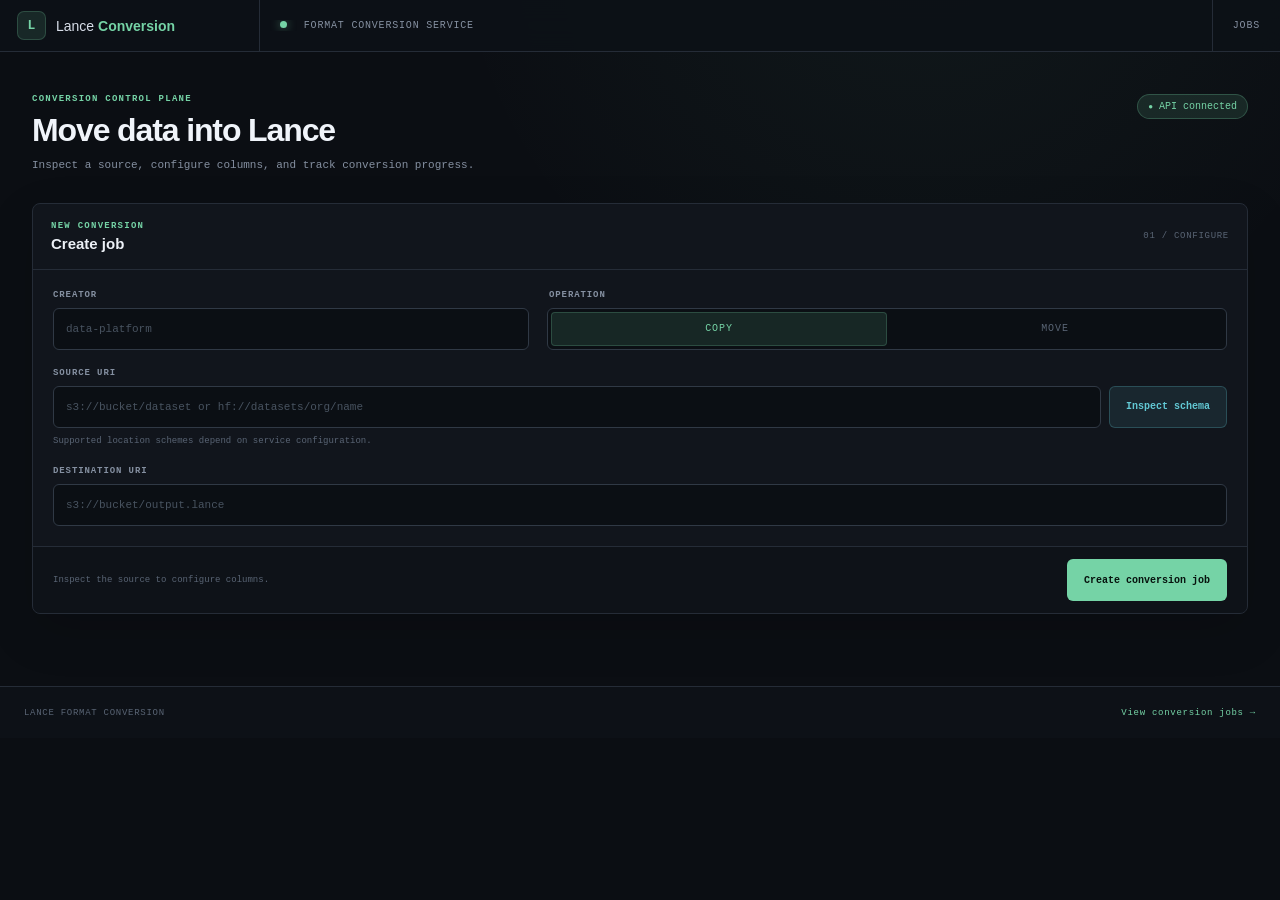
==== crates/web/static/index.html @ da94579f "UI" ====
<!doctype html>
<html lang="en">
  <head>
    <meta charset="utf-8">
    <meta name="viewport" content="width=device-width, initial-scale=1">
    <meta name="color-scheme" content="dark">
    <meta name="description" content="Create and monitor Lance dataset conversion jobs.">
    <title>Lance Format Conversion</title>
    <link rel="stylesheet" href="app.css">
    <script src="app.js" defer></script>
  </head>
  <body>
    <header class="topbar">
      <a class="brand" href="#top" aria-label="Lance conversion home">
        <span class="brand-mark" aria-hidden="true">L</span>
        <span>Lance <strong>Conversion</strong></span>
      </a>
      <div class="topbar-context">
        <span class="status-dot" aria-hidden="true"></span>
        <span>FORMAT CONVERSION SERVICE</span>
      </div>
      <a class="topbar-link" href="/jobs">Jobs</a>
    </header>

    <main id="top" class="page">
      <section class="page-heading" aria-labelledby="page-title">
        <div>
          <span class="eyebrow">Conversion control plane</span>
          <h1 id="page-title">Move data into Lance</h1>
          <p>Inspect a source, configure columns, and track conversion progress.</p>
        </div>
        <span class="service-badge"><span aria-hidden="true">●</span> API connected</span>
      </section>

      <section class="panel" aria-labelledby="create-title">
        <div class="panel-title">
          <div>
            <span class="eyebrow">New conversion</span>
            <h2 id="create-title">Create job</h2>
          </div>
          <span class="step-label">01 / CONFIGURE</span>
        </div>

        <form id="job-form" class="job-form">
          <div class="form-grid">
            <div class="field">
              <label for="creator">Creator</label>
              <input id="creator" name="creator" type="text" autocomplete="name" placeholder="data-platform" required>
            </div>

            <fieldset class="field kind-field">
              <legend>Operation</legend>
              <div class="segmented">
                <label>
                  <input type="radio" name="kind" value="copy" checked>
                  <span>Copy</span>
                </label>
                <label id="move-option">
                  <input id="kind-move" type="radio" name="kind" value="move">
                  <span>Move</span>
                </label>
              </div>
              <small id="move-help" class="field-help" hidden>Move is unavailable for Hugging Face sources.</small>
            </fieldset>

            <div class="field field-wide">
              <label for="source-uri">Source URI</label>
              <div class="input-action">
                <input id="source-uri" name="source_uri" type="text" spellcheck="false" placeholder="s3://bucket/dataset or hf://datasets/org/name" aria-describedby="source-help" required>
                <button id="inspect-button" class="button button-secondary" type="button">Inspect schema</button>
              </div>
              <small id="source-help" class="field-help">Supported location schemes depend on service configuration.</small>
            </div>

            <div class="field field-wide">
              <label for="destination-uri">Destination URI</label>
              <input id="destination-uri" name="destination_uri" type="text" spellcheck="false" placeholder="s3://bucket/output.lance" required>
            </div>
          </div>

          <div id="schema-section" class="schema-section" hidden>
            <div class="section-heading">
              <div>
                <span class="eyebrow">Source schema</span>
                <h3>Column configuration</h3>
              </div>
              <span id="schema-count" class="count-badge"></span>
            </div>
            <div id="schema-state" class="state-box" role="status" aria-live="polite"></div>
            <div id="schema-table-wrap" class="table-scroll" hidden>
              <table class="schema-table">
                <thead>
                  <tr>
                    <th scope="col">#</th>
                    <th scope="col">Column</th>
                    <th scope="col">Data type</th>
                    <th scope="col">Nullable</th>
                    <th scope="col">Blob</th>
                    <th scope="col">Index type</th>
                  </tr>
                </thead>
                <tbody id="schema-body"></tbody>
              </table>
            </div>
          </div>

          <div id="form-message" class="form-message" role="status" aria-live="polite" hidden></div>
          <div class="form-actions">
            <span id="selection-summary" class="selection-summary">Inspect the source to configure columns.</span>
            <button id="submit-button" class="button button-primary" type="submit">Create conversion job</button>
          </div>
        </form>
      </section>

    </main>

    <footer>
      <span>LANCE FORMAT CONVERSION</span>
      <a class="footer-link" href="/jobs">View conversion jobs →</a>
    </footer>
  </body>
</html>
---- crates/web/static/app.css ----
:root {
  color: #d8dee9;
  background: #0b0e13;
  font-family: Inter, ui-sans-serif, -apple-system, BlinkMacSystemFont, "Segoe UI", sans-serif;
  font-synthesis: none;
  text-rendering: optimizeLegibility;
  --bg: #0b0e13;
  --surface: #11151c;
  --surface-2: #161b23;
  --surface-3: #1b212b;
  --line: #252c37;
  --line-soft: #1c222c;
  --text: #d8dee9;
  --muted: #8590a1;
  --faint: #596474;
  --green: #75d3a6;
  --green-dim: rgba(117, 211, 166, 0.12);
  --cyan: #62c8d4;
  --cyan-dim: rgba(98, 200, 212, 0.1);
  --red: #f07878;
  --red-dim: rgba(240, 120, 120, 0.12);
  --amber: #e5b567;
  --amber-dim: rgba(229, 181, 103, 0.1);
  --mono: "SFMono-Regular", Consolas, "Liberation Mono", monospace;
}

* {
  box-sizing: border-box;
}

[hidden] {
  display: none !important;
}

html {
  scroll-behavior: smooth;
}

body {
  min-width: 320px;
  min-height: 100vh;
  margin: 0;
  background:
    radial-gradient(circle at 72% -10%, rgba(117, 211, 166, 0.055), transparent 30rem),
    var(--bg);
}

button,
input,
select {
  font: inherit;
}

button {
  color: inherit;
}

a,
button,
input,
select {
  outline: none;
}

a:focus-visible,
button:focus-visible,
input:focus-visible,
select:focus-visible {
  outline: 2px solid var(--cyan);
  outline-offset: 2px;
}

.topbar {
  position: sticky;
  top: 0;
  z-index: 20;
  height: 52px;
  display: grid;
  grid-template-columns: 260px minmax(0, 1fr) auto;
  align-items: center;
  border-bottom: 1px solid var(--line);
  background: rgba(13, 17, 23, 0.94);
  backdrop-filter: blur(12px);
}

.brand {
  height: 100%;
  display: flex;
  align-items: center;
  gap: 10px;
  padding: 0 17px;
  border-right: 1px solid var(--line);
  color: var(--text);
  text-decoration: none;
  font-size: 14px;
}

.brand strong {
  color: var(--green);
  font-weight: 650;
}

.brand-mark {
  width: 29px;
  height: 29px;
  display: inline-grid;
  place-items: center;
  border: 1px solid rgba(117, 211, 166, 0.22);
  border-radius: 7px;
  color: var(--green);
  background: var(--green-dim);
  font: 700 13px var(--mono);
}

.topbar-context,
.topbar-link {
  color: var(--muted);
  font: 10px var(--mono);
  letter-spacing: 0.08em;
}

.topbar-context {
  min-width: 0;
  padding: 0 20px;
  overflow: hidden;
  text-overflow: ellipsis;
  white-space: nowrap;
}

.topbar-link {
  height: 100%;
  display: flex;
  align-items: center;
  padding: 0 20px;
  border-left: 1px solid var(--line);
  text-decoration: none;
  text-transform: uppercase;
}

.topbar-link:hover {
  color: var(--green);
  background: var(--green-dim);
}

.status-dot {
  display: inline-block;
  width: 7px;
  height: 7px;
  margin-right: 10px;
  border-radius: 50%;
  background: var(--green);
  box-shadow: 0 0 10px rgba(117, 211, 166, 0.55);
}

.page {
  width: min(1240px, calc(100% - 64px));
  margin: 0 auto;
  padding: 42px 0 72px;
}

.page-heading {
  display: flex;
  align-items: flex-start;
  justify-content: space-between;
  gap: 30px;
  margin-bottom: 28px;
}

.page-heading h1 {
  margin: 7px 0 8px;
  color: #f0f4fa;
  font-size: clamp(25px, 4vw, 32px);
  font-weight: 620;
  line-height: 1.2;
  letter-spacing: -0.035em;
}

.page-heading p {
  margin: 0;
  color: var(--muted);
  font: 11px/1.6 var(--mono);
}

.eyebrow {
  display: block;
  color: var(--green);
  font: 700 9px var(--mono);
  letter-spacing: 0.14em;
  text-transform: uppercase;
}

.service-badge,
.count-badge,
.status-pill {
  display: inline-flex;
  align-items: center;
  gap: 6px;
  border-radius: 999px;
  white-space: nowrap;
  font: 10px var(--mono);
}

.service-badge {
  padding: 6px 10px;
  border: 1px solid rgba(117, 211, 166, 0.25);
  color: var(--green);
  background: var(--green-dim);
}

.service-badge span {
  font-size: 8px;
}

.count-badge {
  padding: 5px 9px;
  border: 1px solid var(--line);
  color: var(--muted);
  background: var(--surface-2);
}

.panel {
  overflow: hidden;
  margin-top: 16px;
  border: 1px solid var(--line);
  border-radius: 8px;
  background: var(--surface);
  box-shadow: 0 18px 50px rgba(0, 0, 0, 0.14);
}

.panel-title {
  min-height: 66px;
  display: flex;
  align-items: center;
  justify-content: space-between;
  gap: 20px;
  padding: 15px 18px;
  border-bottom: 1px solid var(--line);
}

.panel-title h2,
.section-heading h3 {
  margin: 4px 0 0;
  color: #edf1f7;
  font-size: 15px;
  font-weight: 600;
}

.step-label,
.last-updated,
.selection-summary,
.field-help {
  color: var(--faint);
  font: 9px/1.5 var(--mono);
}

.step-label {
  letter-spacing: 0.08em;
}

.job-form {
  padding: 20px;
}

.form-grid {
  display: grid;
  grid-template-columns: minmax(180px, 0.7fr) minmax(230px, 1fr);
  gap: 18px;
}

.field {
  min-width: 0;
}

.field-wide {
  grid-column: 1 / -1;
}

.field label,
.field legend {
  display: block;
  margin-bottom: 8px;
  color: var(--muted);
  font: 700 9px var(--mono);
  letter-spacing: 0.1em;
  text-transform: uppercase;
}

.field input[type="text"],
.field select {
  width: 100%;
  height: 42px;
  padding: 0 12px;
  border: 1px solid #303945;
  border-radius: 6px;
  color: var(--text);
  background: #0b0f14;
  font: 11px var(--mono);
  transition: border-color 0.15s, box-shadow 0.15s;
}

.field input[type="text"]:focus,
.field select:focus {
  border-color: rgba(117, 211, 166, 0.62);
  box-shadow: 0 0 0 3px rgba(117, 211, 166, 0.08);
}

.field input::placeholder {
  color: #485360;
}

.field-help {
  display: block;
  margin-top: 7px;
}

.kind-field {
  min-width: 0;
  margin: 0;
  padding: 0;
  border: 0;
}

.segmented {
  height: 42px;
  display: grid;
  grid-template-columns: 1fr 1fr;
  padding: 3px;
  border: 1px solid #303945;
  border-radius: 6px;
  background: #0b0f14;
}

.segmented label {
  position: relative;
  margin: 0;
}

.segmented input {
  position: absolute;
  width: 1px;
  height: 1px;
  opacity: 0;
}

.segmented span {
  height: 34px;
  display: grid;
  place-items: center;
  border: 1px solid transparent;
  border-radius: 4px;
  color: var(--faint);
  cursor: pointer;
  font: 10px var(--mono);
}

.segmented input:checked + span {
  border-color: rgba(117, 211, 166, 0.22);
  color: var(--green);
  background: var(--green-dim);
}

.segmented input:focus-visible + span {
  outline: 2px solid var(--cyan);
}

.segmented input:disabled + span {
  opacity: 0.35;
  cursor: not-allowed;
}

.input-action {
  display: grid;
  grid-template-columns: minmax(0, 1fr) auto;
  gap: 8px;
}

.button,
.icon-button {
  border-radius: 6px;
  cursor: pointer;
  font: 700 10px var(--mono);
  transition: border-color 0.15s, color 0.15s, background 0.15s, transform 0.15s;
}

.button {
  min-height: 42px;
  padding: 0 16px;
  border: 1px solid var(--line);
}

.page-action {
  display: inline-flex;
  align-items: center;
  text-decoration: none;
  white-space: nowrap;
}

.button:hover:not(:disabled),
.icon-button:hover:not(:disabled) {
  transform: translateY(-1px);
}

.button:disabled,
.icon-button:disabled {
  opacity: 0.45;
  cursor: wait;
}

.button-primary {
  border-color: rgba(117, 211, 166, 0.3);
  color: #07130e;
  background: var(--green);
}

.button-primary:hover:not(:disabled) {
  background: #86dfb7;
}

.button-secondary {
  color: var(--cyan);
  background: var(--cyan-dim);
  border-color: rgba(98, 200, 212, 0.24);
}

.button-secondary:hover:not(:disabled) {
  border-color: rgba(98, 200, 212, 0.5);
}

.schema-section {
  margin-top: 22px;
  overflow: hidden;
  border: 1px solid var(--line);
  border-radius: 8px;
  background: #0e1218;
}

.section-heading {
  min-height: 61px;
  display: flex;
  align-items: center;
  justify-content: space-between;
  gap: 16px;
  padding: 13px 16px;
  border-bottom: 1px solid var(--line);
}

.table-scroll {
  overflow-x: auto;
}

table {
  width: 100%;
  border-collapse: separate;
  border-spacing: 0;
  font-size: 11px;
}

th {
  height: 37px;
  padding: 0 12px;
  border-right: 1px solid var(--line);
  border-bottom: 1px solid var(--line);
  color: var(--muted);
  background: var(--surface-2);
  text-align: left;
  font: 9px var(--mono);
  letter-spacing: 0.04em;
  text-transform: uppercase;
}

th:last-child,
td:last-child {
  border-right: 0;
}

td {
  height: 55px;
  padding: 8px 12px;
  border-right: 1px solid var(--line-soft);
  border-bottom: 1px solid var(--line-soft);
  color: #bdc6d2;
  font: 10px/1.5 var(--mono);
  vertical-align: middle;
}

tbody tr:last-child td {
  border-bottom: 0;
}

tbody tr:hover td {
  background: rgba(98, 200, 212, 0.025);
}

.column-name {
  color: #dfe5ed;
  font-weight: 650;
}

.type-name,
.uri {
  color: var(--cyan);
}

.row-index,
.nullable {
  color: var(--faint);
}

.required {
  color: var(--amber);
}

.schema-table select {
  min-width: 150px;
  height: 32px;
  padding: 0 26px 0 9px;
  border: 1px solid var(--line);
  border-radius: 5px;
  color: var(--muted);
  background: var(--surface-2);
  font: 9px var(--mono);
}

.blob-toggle {
  width: 16px;
  height: 16px;
  margin: 0;
  accent-color: var(--green);
}

.not-eligible {
  color: var(--faint);
}

.form-actions {
  min-height: 66px;
  display: flex;
  align-items: center;
  justify-content: space-between;
  gap: 20px;
  margin: 20px -20px -20px;
  padding: 12px 20px;
  border-top: 1px solid var(--line);
  background: rgba(11, 14, 19, 0.34);
}

.form-message {
  margin-top: 16px;
  padding: 11px 13px;
  border: 1px solid rgba(117, 211, 166, 0.24);
  border-radius: 6px;
  color: var(--green);
  background: var(--green-dim);
  font: 10px/1.5 var(--mono);
}

.form-message.error {
  border-color: rgba(240, 120, 120, 0.25);
  color: var(--red);
  background: var(--red-dim);
}

.jobs-panel {
  margin-top: 28px;
}

.panel-actions {
  display: flex;
  align-items: center;
  gap: 10px;
}

.icon-button {
  width: 32px;
  height: 32px;
  border: 1px solid var(--line);
  color: var(--muted);
  background: var(--surface-2);
  font-size: 17px;
}

.jobs-table {
  min-width: 1040px;
}

.jobs-table td {
  height: 72px;
}

.status-pill {
  padding: 4px 8px;
  border: 1px solid var(--line);
  color: var(--muted);
  background: var(--surface-2);
  text-transform: uppercase;
}

.status-pill.running,
.status-pill.succeeded {
  border-color: rgba(117, 211, 166, 0.25);
  color: var(--green);
  background: var(--green-dim);
}

.status-pill.failed {
  border-color: rgba(240, 120, 120, 0.25);
  color: var(--red);
  background: var(--red-dim);
}

.status-pill.queuing {
  border-color: rgba(229, 181, 103, 0.25);
  color: var(--amber);
  background: var(--amber-dim);
}

.progress-cell {
  min-width: 170px;
}

.progress-track {
  width: 100%;
  height: 5px;
  margin-bottom: 7px;
  overflow: hidden;
  border-radius: 999px;
  background: var(--surface-3);
}

.progress-bar {
  height: 100%;
  border-radius: inherit;
  background: linear-gradient(90deg, var(--green), var(--cyan));
}

.progress-label {
  color: var(--muted);
  font-size: 9px;
}

.route-cell {
  min-width: 270px;
  max-width: 390px;
}

.uri {
  display: block;
  overflow: hidden;
  text-overflow: ellipsis;
  white-space: nowrap;
}

.route-arrow {
  display: block;
  padding: 3px 0;
  color: var(--faint);
}

.time-cell {
  min-width: 145px;
  color: var(--muted);
  white-space: nowrap;
}

.attempt-cell {
  text-align: center;
}

.error-list {
  min-width: 190px;
  max-width: 300px;
  color: var(--red);
}

.error-list details {
  cursor: pointer;
}

.error-list summary {
  color: var(--red);
}

.error-list p {
  margin: 7px 0 0;
  white-space: normal;
  word-break: break-word;
}

.no-errors {
  color: var(--faint);
}

.state-box {
  min-height: 130px;
  display: flex;
  align-items: center;
  justify-content: center;
  gap: 9px;
  padding: 24px;
  color: var(--muted);
  text-align: center;
  font: 10px/1.6 var(--mono);
}

.state-box.error {
  color: var(--red);
}

.state-box.empty {
  color: var(--faint);
}

.spinner {
  width: 14px;
  height: 14px;
  border: 2px solid var(--line);
  border-top-color: var(--green);
  border-radius: 50%;
  animation: spin 0.8s linear infinite;
}

@keyframes spin {
  to {
    transform: rotate(360deg);
  }
}

footer {
  min-height: 52px;
  display: flex;
  align-items: center;
  justify-content: space-between;
  gap: 20px;
  padding: 0 max(24px, calc((100% - 1240px) / 2));
  border-top: 1px solid var(--line);
  color: var(--faint);
  background: #0d1117;
  font: 9px var(--mono);
  letter-spacing: 0.08em;
}

.footer-link {
  color: var(--green);
  text-decoration: none;
}

.footer-link:hover {
  text-decoration: underline;
}

@media (max-width: 760px) {
  .topbar {
    grid-template-columns: minmax(0, 1fr) auto;
  }

  .topbar-context {
    display: none;
  }

  .brand {
    border-right: 0;
  }

  .page {
    width: calc(100% - 28px);
    padding-top: 28px;
  }

  .page-heading {
    display: block;
  }

  .service-badge {
    margin-top: 18px;
  }

  .form-grid {
    grid-template-columns: 1fr;
  }

  .field-wide {
    grid-column: auto;
  }

  .input-action {
    grid-template-columns: 1fr;
  }

  .form-actions {
    align-items: stretch;
    flex-direction: column;
  }

  .button-primary {
    width: 100%;
  }

  .last-updated {
    display: none;
  }

  footer {
    align-items: flex-start;
    flex-direction: column;
    padding-top: 16px;
    padding-bottom: 16px;
  }
}

@media (prefers-reduced-motion: reduce) {
  *,
  *::before,
  *::after {
    scroll-behavior: auto !important;
    animation-duration: 0.01ms !important;
    animation-iteration-count: 1 !important;
    transition-duration: 0.01ms !important;
  }
}
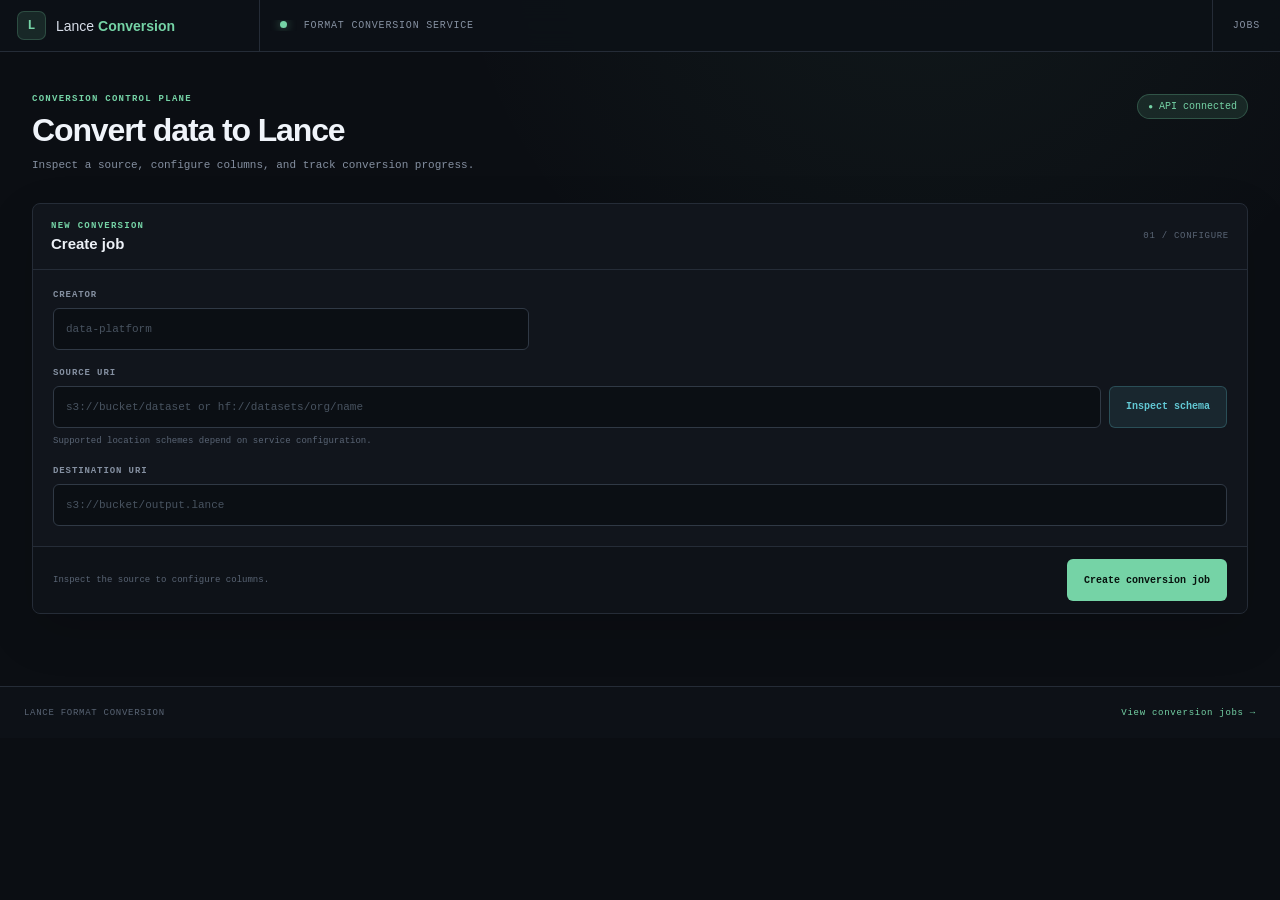
==== commit e4096cbf: "only copy mode" ====
--- a/crates/web/static/index.html
+++ b/crates/web/static/index.html
@@ -26,7 +26,7 @@
       <section class="page-heading" aria-labelledby="page-title">
         <div>
           <span class="eyebrow">Conversion control plane</span>
-          <h1 id="page-title">Move data into Lance</h1>
+          <h1 id="page-title">Convert data to Lance</h1>
           <p>Inspect a source, configure columns, and track conversion progress.</p>
         </div>
         <span class="service-badge"><span aria-hidden="true">●</span> API connected</span>
@@ -47,21 +47,6 @@
               <label for="creator">Creator</label>
               <input id="creator" name="creator" type="text" autocomplete="name" placeholder="data-platform" required>
             </div>
-
-            <fieldset class="field kind-field">
-              <legend>Operation</legend>
-              <div class="segmented">
-                <label>
-                  <input type="radio" name="kind" value="copy" checked>
-                  <span>Copy</span>
-                </label>
-                <label id="move-option">
-                  <input id="kind-move" type="radio" name="kind" value="move">
-                  <span>Move</span>
-                </label>
-              </div>
-              <small id="move-help" class="field-help" hidden>Move is unavailable for Hugging Face sources.</small>
-            </fieldset>
 
             <div class="field field-wide">
               <label for="source-uri">Source URI</label>
--- a/crates/web/static/app.css
+++ b/crates/web/static/app.css
@@ -313,61 +313,6 @@
   margin-top: 7px;
 }
 
-.kind-field {
-  min-width: 0;
-  margin: 0;
-  padding: 0;
-  border: 0;
-}
-
-.segmented {
-  height: 42px;
-  display: grid;
-  grid-template-columns: 1fr 1fr;
-  padding: 3px;
-  border: 1px solid #303945;
-  border-radius: 6px;
-  background: #0b0f14;
-}
-
-.segmented label {
-  position: relative;
-  margin: 0;
-}
-
-.segmented input {
-  position: absolute;
-  width: 1px;
-  height: 1px;
-  opacity: 0;
-}
-
-.segmented span {
-  height: 34px;
-  display: grid;
-  place-items: center;
-  border: 1px solid transparent;
-  border-radius: 4px;
-  color: var(--faint);
-  cursor: pointer;
-  font: 10px var(--mono);
-}
-
-.segmented input:checked + span {
-  border-color: rgba(117, 211, 166, 0.22);
-  color: var(--green);
-  background: var(--green-dim);
-}
-
-.segmented input:focus-visible + span {
-  outline: 2px solid var(--cyan);
-}
-
-.segmented input:disabled + span {
-  opacity: 0.35;
-  cursor: not-allowed;
-}
-
 .input-action {
   display: grid;
   grid-template-columns: minmax(0, 1fr) auto;
@@ -426,6 +371,12 @@
   border-color: rgba(98, 200, 212, 0.5);
 }
 
+.button-ghost {
+  border-color: var(--line);
+  color: var(--muted);
+  background: var(--surface-2);
+}
+
 .schema-section {
   margin-top: 22px;
   overflow: hidden;
@@ -466,6 +417,24 @@
   font: 9px var(--mono);
   letter-spacing: 0.04em;
   text-transform: uppercase;
+}
+
+.sort-button {
+  width: 100%;
+  height: 36px;
+  padding: 0;
+  border: 0;
+  color: inherit;
+  background: transparent;
+  cursor: pointer;
+  text-align: left;
+  font: inherit;
+  letter-spacing: inherit;
+  text-transform: inherit;
+}
+
+.sort-button:hover {
+  color: var(--green);
 }
 
 th:last-child,
@@ -511,7 +480,7 @@
 }
 
 .schema-table select {
-  min-width: 150px;
+  min-width: 290px;
   height: 32px;
   padding: 0 26px 0 9px;
   border: 1px solid var(--line);
@@ -564,6 +533,108 @@
   margin-top: 28px;
 }
 
+.job-filters {
+  display: grid;
+  grid-template-columns:
+    minmax(150px, 1fr)
+    minmax(130px, 0.65fr)
+    minmax(180px, 0.9fr)
+    minmax(180px, 0.9fr)
+    auto;
+  align-items: end;
+  gap: 12px;
+  padding: 16px 18px;
+  border-bottom: 1px solid var(--line);
+  background: #0e1218;
+}
+
+.filter-field > label,
+.filter-field > legend {
+  display: block;
+  margin-bottom: 7px;
+  color: var(--faint);
+  font: 700 8px var(--mono);
+  letter-spacing: 0.1em;
+  text-transform: uppercase;
+}
+
+.filter-field > input,
+.filter-field > select {
+  width: 100%;
+  height: 38px;
+  padding: 0 10px;
+  border: 1px solid #303945;
+  border-radius: 6px;
+  color: var(--text);
+  background: #0b0f14;
+  font: 10px var(--mono);
+}
+
+.filter-field > input:focus,
+.filter-field > select:focus {
+  border-color: rgba(117, 211, 166, 0.62);
+  box-shadow: 0 0 0 3px rgba(117, 211, 166, 0.08);
+}
+
+.filter-status {
+  min-width: 0;
+  margin: 0;
+  padding: 0;
+  border: 0;
+}
+
+.filter-status-options {
+  height: 38px;
+  display: grid;
+  grid-template-columns: repeat(3, 1fr);
+  padding: 3px;
+  border: 1px solid #303945;
+  border-radius: 6px;
+  background: #0b0f14;
+}
+
+.filter-status-options label {
+  position: relative;
+}
+
+.filter-status-options input {
+  position: absolute;
+  width: 1px;
+  height: 1px;
+  opacity: 0;
+}
+
+.filter-status-options span {
+  height: 30px;
+  display: grid;
+  place-items: center;
+  border: 1px solid transparent;
+  border-radius: 4px;
+  color: var(--faint);
+  cursor: pointer;
+  font: 9px var(--mono);
+}
+
+.filter-status-options input:checked + span {
+  border-color: rgba(117, 211, 166, 0.22);
+  color: var(--green);
+  background: var(--green-dim);
+}
+
+.filter-status-options input:focus-visible + span {
+  outline: 2px solid var(--cyan);
+}
+
+.filter-actions {
+  display: flex;
+  gap: 8px;
+}
+
+.filter-actions .button {
+  min-height: 38px;
+  white-space: nowrap;
+}
+
 .panel-actions {
   display: flex;
   align-items: center;
@@ -580,11 +651,85 @@
 }
 
 .jobs-table {
-  min-width: 1040px;
+  min-width: 1340px;
 }
 
 .jobs-table td {
   height: 72px;
+}
+
+.creator-cell {
+  color: var(--cyan);
+  font: 10px var(--mono);
+}
+
+.duration-cell {
+  color: var(--green);
+  font: 10px var(--mono);
+  white-space: nowrap;
+}
+
+.details-button {
+  padding: 6px 9px;
+  border: 1px solid rgba(98, 200, 212, 0.24);
+  border-radius: 5px;
+  color: var(--cyan);
+  background: var(--cyan-dim);
+  cursor: pointer;
+  font: 9px var(--mono);
+  white-space: nowrap;
+}
+
+.details-button:hover {
+  border-color: rgba(98, 200, 212, 0.5);
+}
+
+.job-details-row td {
+  height: auto;
+  padding: 0;
+  background: #0b0f14;
+}
+
+.job-details-content {
+  display: grid;
+  grid-template-columns: repeat(2, minmax(0, 1fr));
+  gap: 24px;
+  padding: 16px 18px 18px;
+  border-top: 1px solid var(--line-soft);
+  border-bottom: 1px solid var(--line);
+}
+
+.job-spec-label {
+  display: block;
+  margin-bottom: 8px;
+  color: var(--faint);
+  font: 700 8px var(--mono);
+  letter-spacing: 0.1em;
+  text-transform: uppercase;
+}
+
+.job-spec-list {
+  display: flex;
+  flex-wrap: wrap;
+  gap: 7px;
+}
+
+.job-spec-pill,
+.job-spec-empty {
+  padding: 5px 8px;
+  border-radius: 999px;
+  font: 9px var(--mono);
+}
+
+.job-spec-pill {
+  border: 1px solid rgba(117, 211, 166, 0.22);
+  color: var(--green);
+  background: var(--green-dim);
+}
+
+.job-spec-empty {
+  color: var(--faint);
+  background: var(--surface-2);
 }
 
 .status-pill {
@@ -748,6 +893,16 @@
   text-decoration: underline;
 }
 
+@media (max-width: 1100px) {
+  .job-filters {
+    grid-template-columns: repeat(2, minmax(0, 1fr));
+  }
+
+  .filter-actions {
+    grid-column: 1 / -1;
+  }
+}
+
 @media (max-width: 760px) {
   .topbar {
     grid-template-columns: minmax(0, 1fr) auto;
@@ -792,6 +947,18 @@
   }
 
   .button-primary {
+    width: 100%;
+  }
+
+  .job-filters {
+    grid-template-columns: 1fr;
+  }
+
+  .filter-actions {
+    grid-column: auto;
+  }
+
+  .filter-actions .button {
     width: 100%;
   }
 
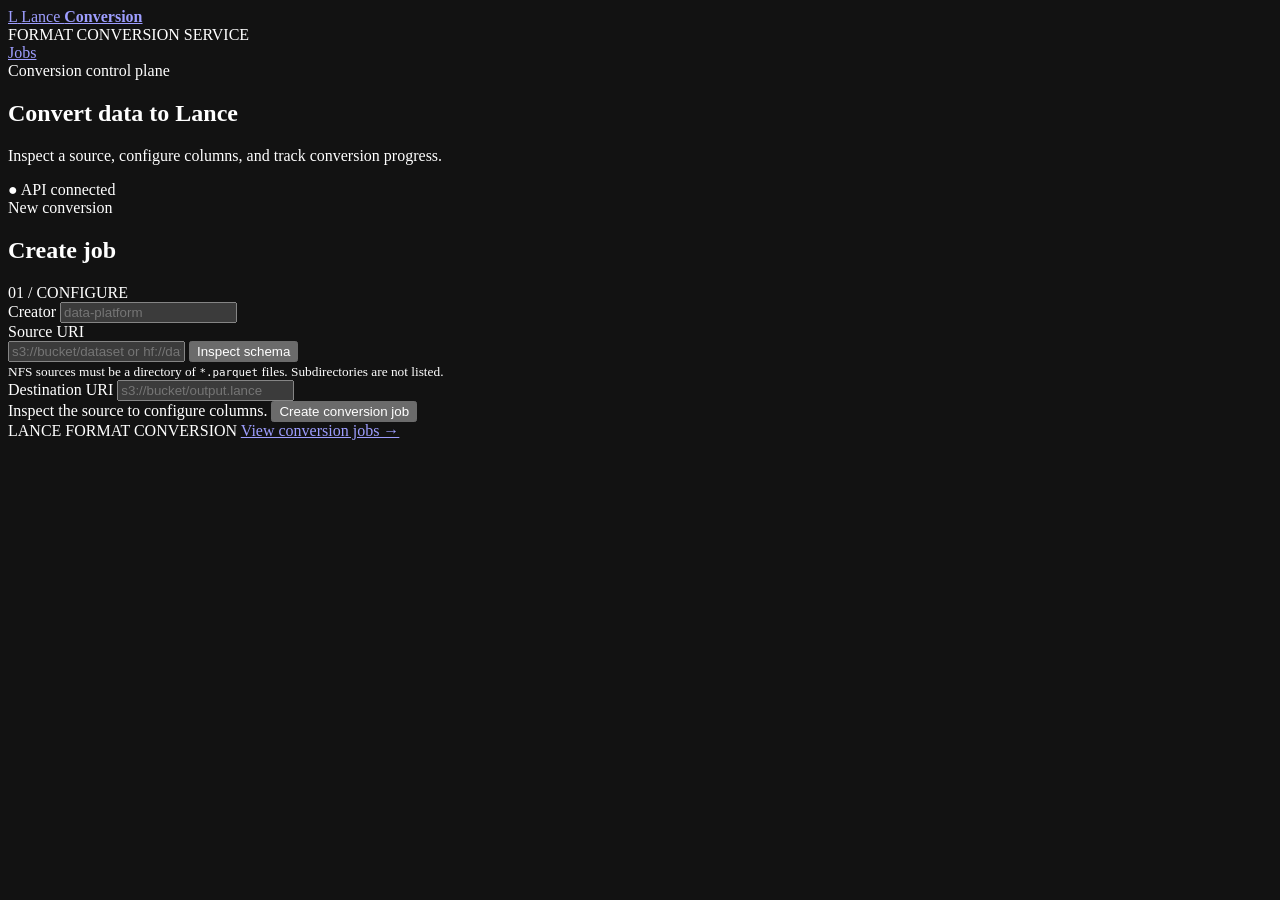
==== commit 3aa64420: "Add no-cache cache-control header to job status page" ====
--- a/crates/web/static/index.html
+++ b/crates/web/static/index.html
@@ -6,8 +6,8 @@
     <meta name="color-scheme" content="dark">
     <meta name="description" content="Create and monitor Lance dataset conversion jobs.">
     <title>Lance Format Conversion</title>
-    <link rel="stylesheet" href="app.css">
-    <script src="app.js" defer></script>
+    <link rel="stylesheet" href="/app.css">
+    <script src="/app.js" defer></script>
   </head>
   <body>
     <header class="topbar">
@@ -54,7 +54,24 @@
                 <input id="source-uri" name="source_uri" type="text" spellcheck="false" placeholder="s3://bucket/dataset or hf://datasets/org/name" aria-describedby="source-help" required>
                 <button id="inspect-button" class="button button-secondary" type="button">Inspect schema</button>
               </div>
-              <small id="source-help" class="field-help">Supported location schemes depend on service configuration.</small>
+              <small id="source-help" class="field-help">NFS sources must be a directory of <code>*.parquet</code> files. Subdirectories are not listed.</small>
+              <div class="storage-options" id="hf-source-fields" hidden>
+                <div class="storage-option-grid">
+                  <div class="storage-option">
+                    <label for="hf-config">Config</label>
+                    <input id="hf-config" name="hf_config" type="text" spellcheck="false" placeholder="e.g. data-v1.1" autocomplete="off">
+                  </div>
+                  <div class="storage-option">
+                    <label for="hf-split">Split</label>
+                    <input id="hf-split" name="hf_split" type="text" spellcheck="false" placeholder="e.g. train" autocomplete="off">
+                  </div>
+                  <div class="storage-option">
+                    <label for="hf-revision">Revision</label>
+                    <input id="hf-revision" name="hf_revision" type="text" spellcheck="false" placeholder="main" value="main" autocomplete="off">
+                  </div>
+                </div>
+                <p class="storage-help">Config is the dataset subset. Split is train, test, validation, or another named split. Revision is the branch, tag, or commit (default main).</p>
+              </div>
             </div>
 
             <div class="field field-wide">
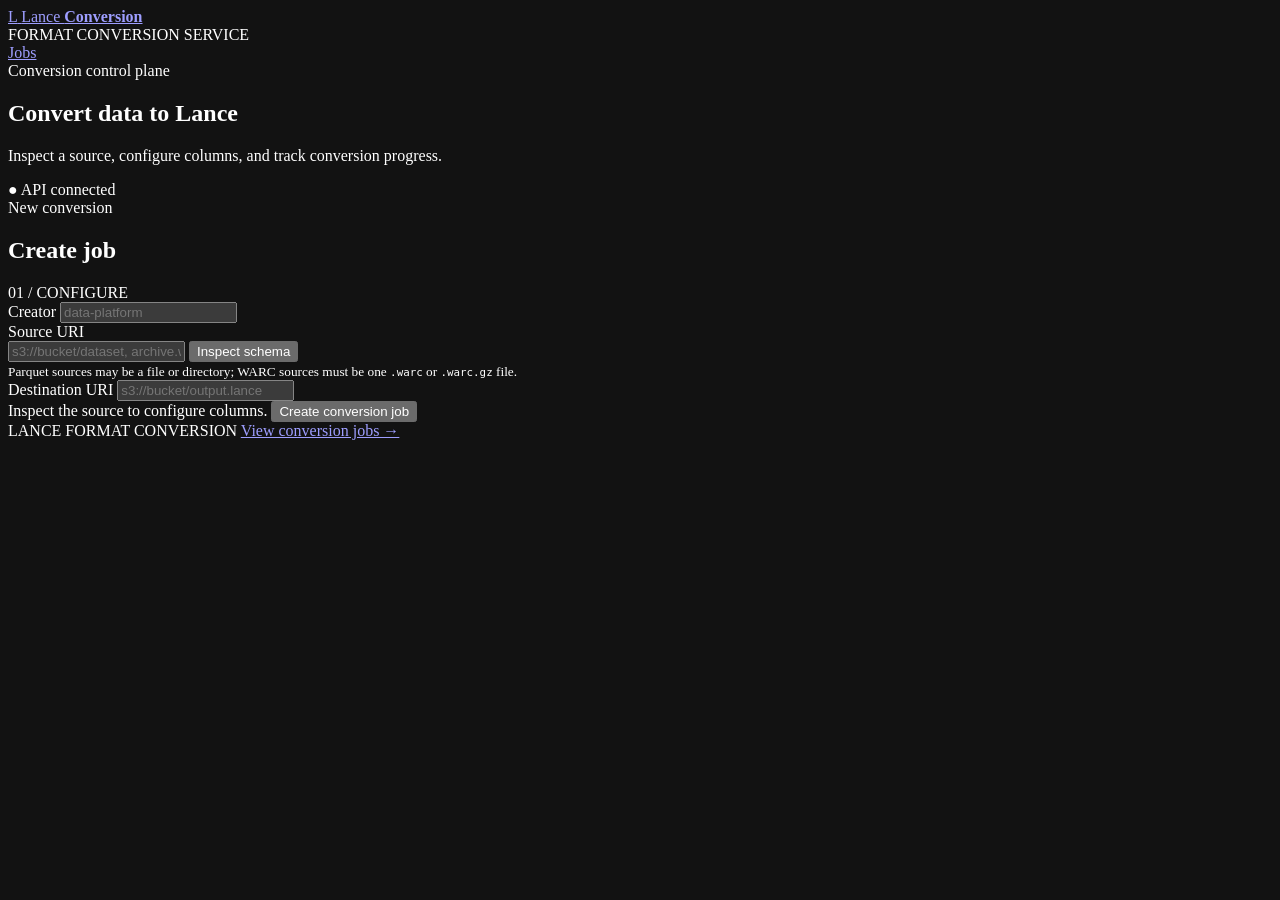
==== commit e587cf49: "Refactor: format and storage" ====
--- a/crates/web/static/index.html
+++ b/crates/web/static/index.html
@@ -51,10 +51,10 @@
             <div class="field field-wide">
               <label for="source-uri">Source URI</label>
               <div class="input-action">
-                <input id="source-uri" name="source_uri" type="text" spellcheck="false" placeholder="s3://bucket/dataset or hf://datasets/org/name" aria-describedby="source-help" required>
+                <input id="source-uri" name="source_uri" type="text" spellcheck="false" placeholder="s3://bucket/dataset, archive.warc.gz, or hf://datasets/org/name" aria-describedby="source-help" required>
                 <button id="inspect-button" class="button button-secondary" type="button">Inspect schema</button>
               </div>
-              <small id="source-help" class="field-help">NFS sources must be a directory of <code>*.parquet</code> files. Subdirectories are not listed.</small>
+              <small id="source-help" class="field-help">Parquet sources may be a file or directory; WARC sources must be one <code>.warc</code> or <code>.warc.gz</code> file.</small>
               <div class="storage-options" id="hf-source-fields" hidden>
                 <div class="storage-option-grid">
                   <div class="storage-option">
